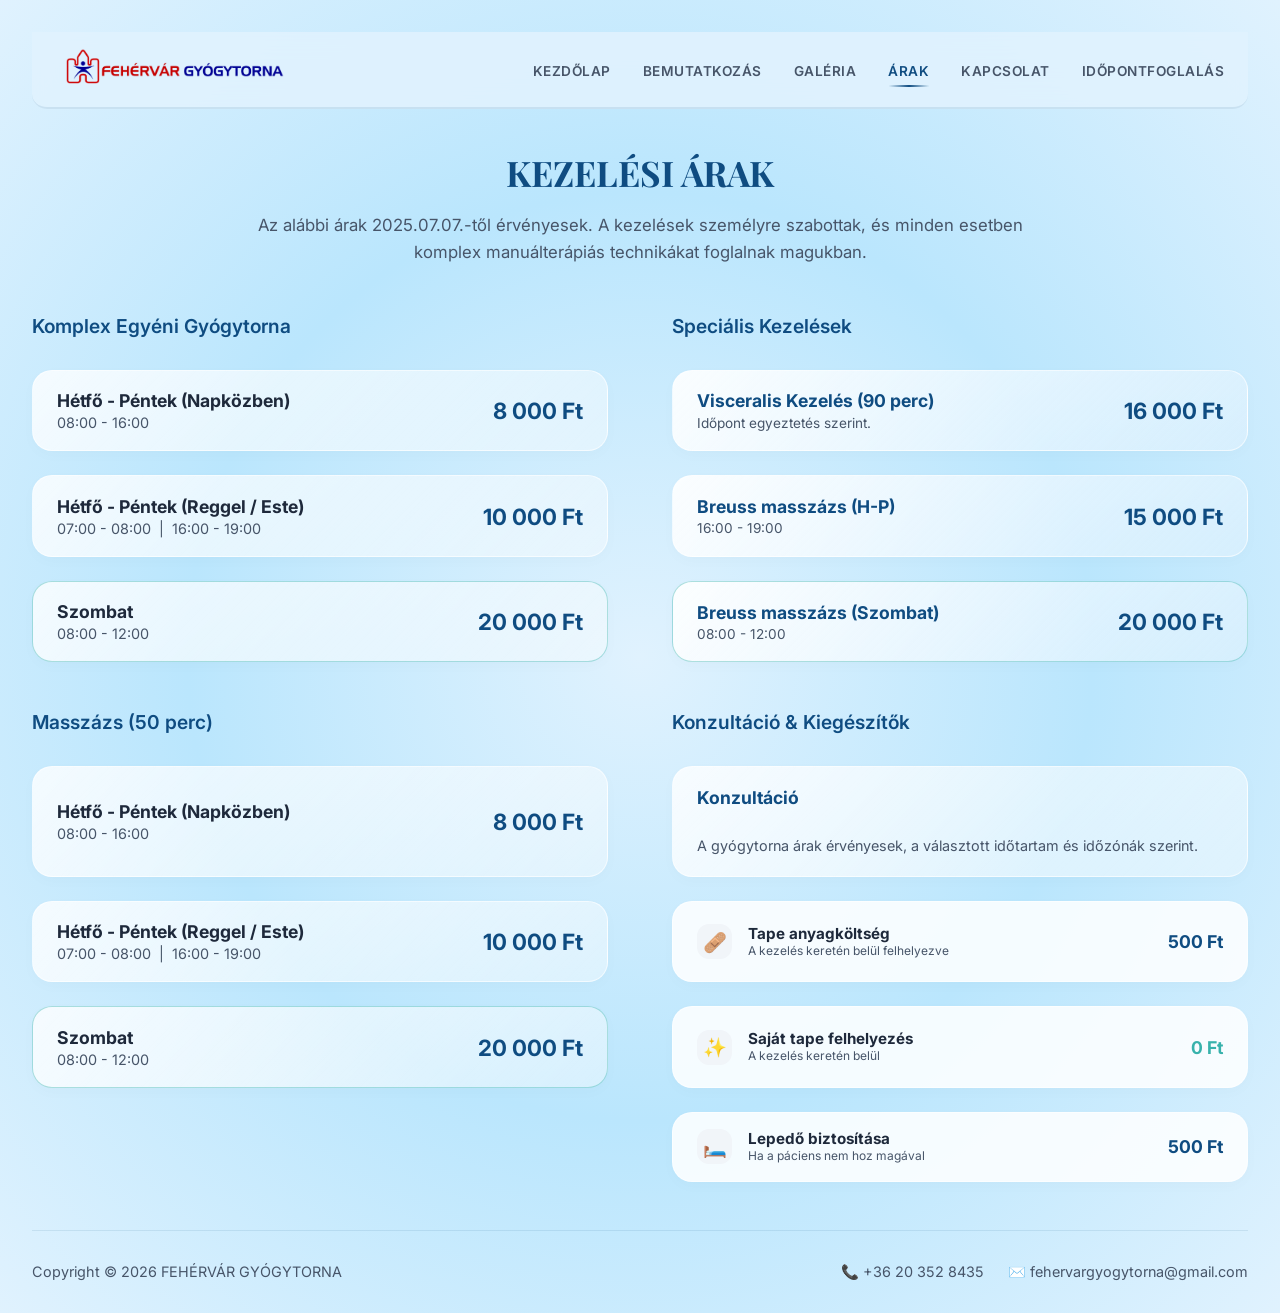
==== arak.html @ 413eb086 "Initial commit" ====
<!DOCTYPE html>
<html lang="hu">

<head>
    <meta charset="UTF-8">
    <meta name="viewport" content="width=device-width, initial-scale=1.0">
    <title>Árak - Fehérvár Gyógytorna</title>
    <link rel="stylesheet" href="style.css">
    <link rel="preconnect" href="https://fonts.googleapis.com">
    <link rel="preconnect" href="https://fonts.gstatic.com" crossorigin>
    <link rel="shortcut icon" href="favicon.png" type="image/x-icon">
    <link
        href="https://fonts.googleapis.com/css2?family=Inter:wght@300;400;500;600&family=Playfair+Display:wght@600;700&display=swap"
        rel="stylesheet">
</head>

<body>
    <div class="glass-container">
        <header>
            <div class="logo">
                <a href="index.html"><img style="width: 50%; height: auto;" src="./logo.png"
                        alt="FEHÉRVÁR GYÓGYTORNA"></a>

            </div>
            <input type="checkbox" id="menu-toggle" class="menu-toggle">
            <label for="menu-toggle" class="hamburger">
                <span></span>
                <span></span>
                <span></span>
            </label>
            <nav>
                <ul>
                    <li><a href="index.html">KEZDŐLAP</a></li>
                    <li><a href="bemutatkozas.html">BEMUTATKOZÁS</a></li>
                    <li><a href="kepek.html">GALÉRIA</a></li>
                    <li><a href="arak.html" class="active">ÁRAK</a></li>
                    <li><a href="elerhetoseg.html">KAPCSOLAT</a></li>
                    <li><a href="idopontfoglalas.html">IDŐPONTFOGLALÁS</a></li>
                </ul>
            </nav>
        </header>

        <main>
            <div class="title-section">
                <h2 class="main-title">KEZELÉSI ÁRAK</h2>
                <p class="intro-text">Az alábbi árak 2025.07.07.-től érvényesek. A kezelések személyre szabottak, és
                    minden esetben komplex manuálterápiás technikákat foglalnak magukban.</p>
            </div>

            <div style="display: grid; grid-template-columns: 1fr 1fr; gap: 1.5rem 4rem; align-items: stretch;"
                class="pricing-grid-responsive">

                <div style="align-self: end;">
                    <h3 class="section-subtitle" style="margin-bottom: 0.5rem;">Komplex Egyéni Gyógytorna</h3>
                </div>
                <div style="align-self: end;">
                    <h3 class="section-subtitle" style="margin-bottom: 0.5rem;">Speciális Kezelések</h3>
                </div>

                <div class="glass-panel" style="justify-content: space-between; padding: 1.2rem 1.5rem; height: 100%;">
                    <div>
                        <h4 style="font-size: 1.1rem; color: var(--text-dark); margin-bottom: 0.2rem;">Hétfő - Péntek
                            (Napközben)</h4>
                        <p style="color: var(--text-muted); font-size: 0.9rem;">08:00 - 16:00</p>
                    </div>
                    <div style="font-size: 1.4rem; font-weight: 700; color: var(--primary-blue);">8 000 Ft</div>
                </div>

                <div class="glass-panel"
                    style="justify-content: space-between; background: linear-gradient(135deg, rgba(255,255,255,0.9) 0%, rgba(224, 242, 254, 0.6) 100%); padding: 1.2rem 1.5rem; height: 100%;">
                    <div style="flex: 1;">
                        <h4 style="font-size: 1.1rem; color: var(--primary-blue); margin-bottom: 0.2rem;">Visceralis
                            Kezelés (90 perc)</h4>
                        <p style="color: var(--text-muted); font-size: 0.85rem;">Időpont egyeztetés szerint.</p>
                    </div>
                    <div style="font-size: 1.4rem; font-weight: 700; color: var(--primary-blue);">16 000 Ft</div>
                </div>

                <div class="glass-panel" style="justify-content: space-between; padding: 1.2rem 1.5rem; height: 100%;">
                    <div>
                        <h4 style="font-size: 1.1rem; color: var(--text-dark); margin-bottom: 0.2rem;">Hétfő - Péntek
                            (Reggel / Este)</h4>
                        <p style="color: var(--text-muted); font-size: 0.9rem;">07:00 - 08:00 &nbsp;|&nbsp; 16:00 -
                            19:00</p>
                    </div>
                    <div style="font-size: 1.4rem; font-weight: 700; color: var(--primary-blue);">10 000 Ft</div>
                </div>

                <div class="glass-panel"
                    style="justify-content: space-between; background: linear-gradient(135deg, rgba(255,255,255,0.9) 0%, rgba(224, 242, 254, 0.6) 100%); padding: 1.2rem 1.5rem; height: 100%;">
                    <div style="flex: 1;">
                        <h4 style="font-size: 1.1rem; color: var(--primary-blue); margin-bottom: 0.2rem;">Breuss
                            masszázs (H-P)</h4>
                        <p style="color: var(--text-muted); font-size: 0.85rem;">16:00 - 19:00</p>
                    </div>
                    <div style="font-size: 1.4rem; font-weight: 700; color: var(--primary-blue);">15 000 Ft</div>
                </div>

                <div class="glass-panel"
                    style="justify-content: space-between; padding: 1.2rem 1.5rem; border-color: rgba(56, 178, 172, 0.4); height: 100%;">
                    <div>
                        <h4 style="font-size: 1.1rem; color: var(--text-dark); margin-bottom: 0.2rem;">Szombat</h4>
                        <p style="color: var(--text-muted); font-size: 0.9rem;">08:00 - 12:00</p>
                    </div>
                    <div style="font-size: 1.4rem; font-weight: 700; color: var(--primary-blue);">20 000 Ft</div>
                </div>

                <div class="glass-panel"
                    style="justify-content: space-between; background: linear-gradient(135deg, rgba(255,255,255,0.9) 0%, rgba(224, 242, 254, 0.6) 100%); padding: 1.2rem 1.5rem; border-color: rgba(56, 178, 172, 0.4); height: 100%;">
                    <div style="flex: 1;">
                        <h4 style="font-size: 1.1rem; color: var(--primary-blue); margin-bottom: 0.2rem;">Breuss
                            masszázs (Szombat)</h4>
                        <p style="color: var(--text-muted); font-size: 0.85rem;">08:00 - 12:00</p>
                    </div>
                    <div style="font-size: 1.4rem; font-weight: 700; color: var(--primary-blue);">20 000 Ft</div>
                </div>

                <div style="align-self: end; margin-top: 1.5rem;">
                    <h3 class="section-subtitle" style="margin-bottom: 0.5rem;">Masszázs (50 perc)</h3>
                </div>
                <div style="align-self: end; margin-top: 1.5rem;">
                    <h3 class="section-subtitle" style="margin-bottom: 0.5rem;">Konzultáció & Kiegészítők</h3>
                </div>

                <div class="glass-panel" style="justify-content: space-between; padding: 1.2rem 1.5rem; height: 100%;">
                    <div>
                        <h4 style="font-size: 1.1rem; color: var(--text-dark); margin-bottom: 0.2rem;">Hétfő - Péntek
                            (Napközben)</h4>
                        <p style="color: var(--text-muted); font-size: 0.9rem;">08:00 - 16:00</p>
                    </div>
                    <div style="font-size: 1.4rem; font-weight: 700; color: var(--primary-blue);">8 000 Ft</div>
                </div>

                <div class="glass-panel"
                    style="padding: 1.2rem 1.5rem; height: 100%; align-items: flex-start; flex-direction: column; justify-content: center;">
                    <h4 style="font-size: 1.1rem; color: var(--primary-blue); margin-bottom: 0.3rem;">Konzultáció</h4>
                    <p style="color: var(--text-muted); font-size: 0.9rem; line-height: 1.4; margin: 0;">A gyógytorna
                        árak érvényesek, a választott időtartam és időzónák szerint.</p>
                </div>

                <div class="glass-panel" style="justify-content: space-between; padding: 1.2rem 1.5rem; height: 100%;">
                    <div>
                        <h4 style="font-size: 1.1rem; color: var(--text-dark); margin-bottom: 0.2rem;">Hétfő - Péntek
                            (Reggel / Este)</h4>
                        <p style="color: var(--text-muted); font-size: 0.9rem;">07:00 - 08:00 &nbsp;|&nbsp; 16:00 -
                            19:00</p>
                    </div>
                    <div style="font-size: 1.4rem; font-weight: 700; color: var(--primary-blue);">10 000 Ft</div>
                </div>

                <div class="card" style="padding: 1rem 1.5rem; align-items: center; height: 100%; margin: 0;">
                    <div class="card-icon" style="width: 35px; height: 35px; font-size: 1.2rem;">🩹</div>
                    <div class="card-content"
                        style="display: flex; justify-content: space-between; width: 100%; align-items: center;">
                        <div>
                            <h4 style="margin-bottom: 0;">Tape anyagköltség</h4>
                            <p style="font-size: 0.75rem;">A kezelés keretén belül felhelyezve</p>
                        </div>
                        <strong style="color: var(--primary-blue); font-size: 1.1rem;">500 Ft</strong>
                    </div>
                </div>

                <div class="glass-panel"
                    style="justify-content: space-between; padding: 1.2rem 1.5rem; border-color: rgba(56, 178, 172, 0.4); height: 100%;">
                    <div>
                        <h4 style="font-size: 1.1rem; color: var(--text-dark); margin-bottom: 0.2rem;">Szombat</h4>
                        <p style="color: var(--text-muted); font-size: 0.9rem;">08:00 - 12:00</p>
                    </div>
                    <div style="font-size: 1.4rem; font-weight: 700; color: var(--primary-blue);">20 000 Ft</div>
                </div>

                <div class="card" style="padding: 1rem 1.5rem; align-items: center; height: 100%; margin: 0;">
                    <div class="card-icon" style="width: 35px; height: 35px; font-size: 1.2rem;">✨</div>
                    <div class="card-content"
                        style="display: flex; justify-content: space-between; width: 100%; align-items: center;">
                        <div>
                            <h4 style="margin-bottom: 0;">Saját tape felhelyezés</h4>
                            <p style="font-size: 0.75rem;">A kezelés keretén belül</p>
                        </div>
                        <strong style="color: var(--accent-teal); font-size: 1.1rem;">0 Ft</strong>
                    </div>
                </div>

                <div></div>

                <div class="card" style="padding: 1rem 1.5rem; align-items: center; height: 100%; margin: 0;">
                    <div class="card-icon" style="width: 35px; height: 35px; font-size: 1.2rem;">🛏️</div>
                    <div class="card-content"
                        style="display: flex; justify-content: space-between; width: 100%; align-items: center;">
                        <div>
                            <h4 style="margin-bottom: 0;">Lepedő biztosítása</h4>
                            <p style="font-size: 0.75rem;">Ha a páciens nem hoz magával</p>
                        </div>
                        <strong style="color: var(--primary-blue); font-size: 1.1rem;">500 Ft</strong>
                    </div>
                </div>

            </div>
        </main>
        <footer>
            <div class="footer-content">
                <p>Copyright © 2026 FEHÉRVÁR GYÓGYTORNA</p>
                <div class="social-icons">
                    <span>📞 +36 20 352 8435</span>
                    <span>✉️ fehervargyogytorna@gmail.com</span>
                </div>
            </div>
        </footer>
    </div>
</body>

</html>
---- style.css ----
:root {
    --bg-color: #dbe9f6;
    --glass-bg: rgba(255, 255, 255, 0.7);
    --glass-border: rgba(255, 255, 255, 0.5);
    --text-dark: #1e293b;
    --text-muted: #475569;
    --primary-blue: #0f4c81;
    --accent-teal: #38b2ac;
    --card-bg: rgba(255, 255, 255, 0.85);
    --hover-shadow: 0 10px 25px rgba(15, 76, 129, 0.1);
}

* {
    margin: 0;
    padding: 0;
    box-sizing: border-box;
}

::-webkit-scrollbar {
    width: 14px;
}

::-webkit-scrollbar-track {
    background: #e0f2fe;
    border-left: 1px solid rgba(15, 76, 129, 0.1);
}

::-webkit-scrollbar-thumb {
    background: linear-gradient(180deg, var(--accent-teal), var(--primary-blue));
    border-radius: 10px;
    border: 3px solid #e0f2fe;
}

::-webkit-scrollbar-thumb:hover {
    background: linear-gradient(180deg, #2c7a7b, #0c3e6a);
}

body {
    font-family: 'Inter', sans-serif;
    background: radial-gradient(#e0f2fe, #bae6fd, #e0f2fe);
    min-height: 100vh;
    padding: 2rem;
    color: var(--text-dark);
    overflow-x: hidden;
}

body::before {
    content: '';
    position: absolute;
    width: 150vw;
    background-size: cover;
    z-index: -1;
    animation: wave 20s infinite linear;
}

@keyframes wave {
    0% {
        transform: translateX(0) translateY(10%);
    }

    50% {
        transform: translateX(-10%) translateY(5%);
    }

    100% {
        transform: translateX(0) translateY(10%);
    }
}

.glass-container {
    width: 100%;
    max-width: 1500px;
    margin: 0 auto;
    position: relative;
}

header {
    display: flex;
    justify-content: space-between;
    align-items: center;
    padding: 1rem 1.5rem;
    border-bottom: 2px solid rgba(15, 76, 129, 0.1);
    margin-bottom: 2.5rem;

    position: sticky;
    top: 0;
    z-index: 1000;
    background: rgba(224, 242, 254, 0.9);
    backdrop-filter: blur(15px);
    -webkit-backdrop-filter: blur(15px);
    border-radius: 0 0 15px 15px;
}

.logo {
    display: flex;
    align-items: center;
    gap: 1rem;
    color: var(--primary-blue);
    z-index: 100;
}

.logo img {
    width: 50%;
    height: auto;
}

.logo h1 {
    font-size: 1.6rem;
    font-weight: 700;
    letter-spacing: 1px;
}

nav ul {
    display: flex;
    gap: 2rem;
    list-style: none;
}

nav a {
    text-decoration: none;
    color: var(--text-muted);
    font-weight: 600;
    font-size: 0.85rem;
    letter-spacing: 0.5px;
    text-transform: uppercase;
    transition: all 0.3s ease;
    padding: 0.5rem 0;
    position: relative;
}

nav a::after {
    content: '';
    position: absolute;
    width: 0;
    height: 2px;
    bottom: 0;
    left: 50%;
    transform: translateX(-50%);
    background: linear-gradient(90deg, transparent, var(--primary-blue), transparent);
    transition: width 0.3s ease;
}

nav a:hover,
nav a.active {
    color: var(--primary-blue);
}

nav a:hover::after,
nav a.active::after {
    width: 100%;
}

.menu-toggle {
    display: none;
}

.hamburger {
    display: none;
    flex-direction: column;
    justify-content: space-between;
    width: 30px;
    height: 21px;
    cursor: pointer;
    z-index: 100;
}

.hamburger span {
    display: block;
    height: 3px;
    width: 100%;
    background-color: var(--primary-blue);
    border-radius: 3px;
    transition: all 0.3s ease;
}

.title-section {
    text-align: center;
    margin-bottom: 3rem;
}

.main-title {
    font-family: 'Playfair Display', serif;
    font-size: 2.2rem;
    color: var(--primary-blue);
    margin-bottom: 1rem;
    font-weight: 700;
}

.intro-text {
    max-width: 800px;
    margin: 0 auto;
    font-size: 1.05rem;
    line-height: 1.6;
    color: var(--text-muted);
}

.layout-grid {
    display: grid;
    grid-template-columns: 1fr 1fr;
    gap: 4rem;
}

.section-subtitle {
    font-size: 1.2rem;
    color: var(--primary-blue);
    margin-bottom: 1.5rem;
    font-weight: 600;
}

.problems-grid {
    display: grid;
    grid-template-columns: repeat(2, 1fr);
    gap: 1.2rem;
    margin-bottom: 2rem;
}

.card {
    background: var(--card-bg);
    border: 1px solid rgba(255, 255, 255, 0.6);
    padding: 1.2rem;
    border-radius: 20px;
    box-shadow: 0 4px 15px rgba(0, 0, 0, 0.02);
    display: flex;
    gap: 1rem;
    transition: all 0.4s cubic-bezier(0.175, 0.885, 0.32, 1.275);
    cursor: default;
    position: relative;
    overflow: hidden;
}

.card::before {
    content: '';
    position: absolute;
    top: 0;
    left: -100%;
    width: 50%;
    height: 100%;
    background: linear-gradient(90deg, transparent, rgba(255, 255, 255, 0.8), transparent);
    transform: skewX(-25deg);
    transition: 0.6s;
}

.card:hover::before {
    left: 150%;
}

.card:hover {
    transform: translateY(-5px) scale(1.02);
    box-shadow: var(--hover-shadow);
    border-color: rgba(15, 76, 129, 0.2);
}

.card-icon {
    font-size: 1.5rem;
    background: #f1f5f9;
    width: 40px;
    height: 40px;
    display: flex;
    justify-content: center;
    align-items: center;
    border-radius: 12px;
    flex-shrink: 0;
}

.card-content h4 {
    font-size: 0.95rem;
    color: var(--text-dark);
    margin-bottom: 0.4rem;
}

.card-content p {
    font-size: 0.8rem;
    color: var(--text-muted);
    line-height: 1.4;
}

.info-panels {
    display: flex;
    flex-direction: column;
    gap: 1rem;
}

.glass-panel {
    background: linear-gradient(135deg, rgba(255, 255, 255, 0.8) 0%, rgba(255, 255, 255, 0.4) 100%);
    border: 1px solid rgba(255, 255, 255, 0.6);
    padding: 1.5rem;
    border-radius: 20px;
    display: flex;
    align-items: center;
    gap: 1.5rem;
    box-shadow: 0 4px 15px rgba(0, 0, 0, 0.02);
}

.t-avatar {
    width: 70px;
    height: 70px;
    border-radius: 50%;
    object-fit: cover;
    border: 3px solid white;
    box-shadow: 0 4px 10px rgba(0, 0, 0, 0.1);
}

.glass-panel h4 {
    color: var(--primary-blue);
    margin-bottom: 0.3rem;
}

.glass-panel p {
    font-size: 0.9rem;
    color: var(--text-muted);
}

.preparation-info {
    flex-direction: column;
    align-items: flex-start;
    gap: 0.5rem;
}

.image-gallery {
    display: grid;
    grid-template-columns: 1fr 1fr;
    grid-template-rows: repeat(2, 220px);
    gap: 1.5rem;
}

.img-wrapper {
    position: relative;
    border-radius: 24px;
    overflow: hidden;
    box-shadow: 0 10px 30px rgba(0, 0, 0, 0.08);
    border: 2px solid white;
}

.img-wrapper img {
    width: 100%;
    height: 100%;
    object-fit: cover;
    transition: transform 0.6s ease;
}

.img-wrapper:hover img {
    transform: scale(1.1);
}

.hologram-overlay {
    position: absolute;
    inset: 0;
    background: linear-gradient(180deg, rgba(56, 178, 172, 0.1) 0%, rgba(15, 76, 129, 0.4) 100%);
    opacity: 0;
    transition: opacity 0.4s ease;
    pointer-events: none;
    display: flex;
    justify-content: center;
    align-items: center;
}

.img-wrapper:hover .hologram-overlay {
    opacity: 1;
}

.hologram-overlay::after {
    color: rgba(255, 255, 255, 0.8);
    font-size: 3rem;
    font-weight: 100;
}

footer {
    margin-top: 3rem;
    padding-top: 2rem;
    border-top: 1px solid rgba(15, 76, 129, 0.1);
}

.footer-content {
    display: flex;
    justify-content: space-between;
    align-items: center;
    color: var(--text-muted);
    font-size: 0.9rem;
}

.social-icons {
    display: flex;
    gap: 1.5rem;
}

@media (max-width: 1200px) {
    .layout-grid {
        grid-template-columns: 1fr;
        gap: 3rem;
    }

    .image-gallery {
        grid-template-rows: repeat(2, 300px);
    }
}

@media (max-width: 900px) {
    .hamburger {
        display: flex;
    }

    nav {
        position: absolute;
        top: 100%;
        left: 0;
        right: 0;
        background: rgba(255, 255, 255, 0.9);
        backdrop-filter: blur(20px);
        -webkit-backdrop-filter: blur(20px);
        border-radius: 20px;
        box-shadow: 0 15px 35px rgba(0, 0, 0, 0.1);
        padding: 0;
        max-height: 0;
        overflow: hidden;
        transition: max-height 0.4s ease-out, padding 0.4s ease-out;
        z-index: 99;
    }

    nav ul {
        flex-direction: column;
        align-items: center;
        gap: 1.5rem;
        padding: 2rem 0;
    }

    .menu-toggle:checked~nav {
        max-height: 500px;
        border: 1px solid var(--glass-border);
    }

    .menu-toggle:checked~.hamburger span:nth-child(1) {
        transform: translateY(9px) rotate(45deg);
    }

    .menu-toggle:checked~.hamburger span:nth-child(2) {
        opacity: 0;
    }

    .menu-toggle:checked~.hamburger span:nth-child(3) {
        transform: translateY(-9px) rotate(-45deg);
    }

    .logo img {
        width: 80%;
    }
}

@media (max-width: 768px) {
    body {
        padding: 1.5rem 1rem;
    }

    .glass-container {
        padding: 0;
    }

    .problems-grid {
        grid-template-columns: 1fr;
    }

    .pricing-grid-responsive {
        grid-template-columns: 1fr !important;
        gap: 1.5rem !important;
    }

    .image-gallery {
        grid-template-columns: 1fr;
        grid-template-rows: auto;
    }

    .img-wrapper {
        height: 250px;
    }

    .main-title {
        font-size: 1.8rem;
    }

    .glass-panel {
        flex-direction: column !important;
        align-items: flex-start !important;
        text-align: left;
    }

    .glass-panel>div:last-child {
        margin-top: 0.5rem;
    }

    .footer-content {
        flex-direction: column;
        gap: 1rem;
        text-align: center;
    }
}
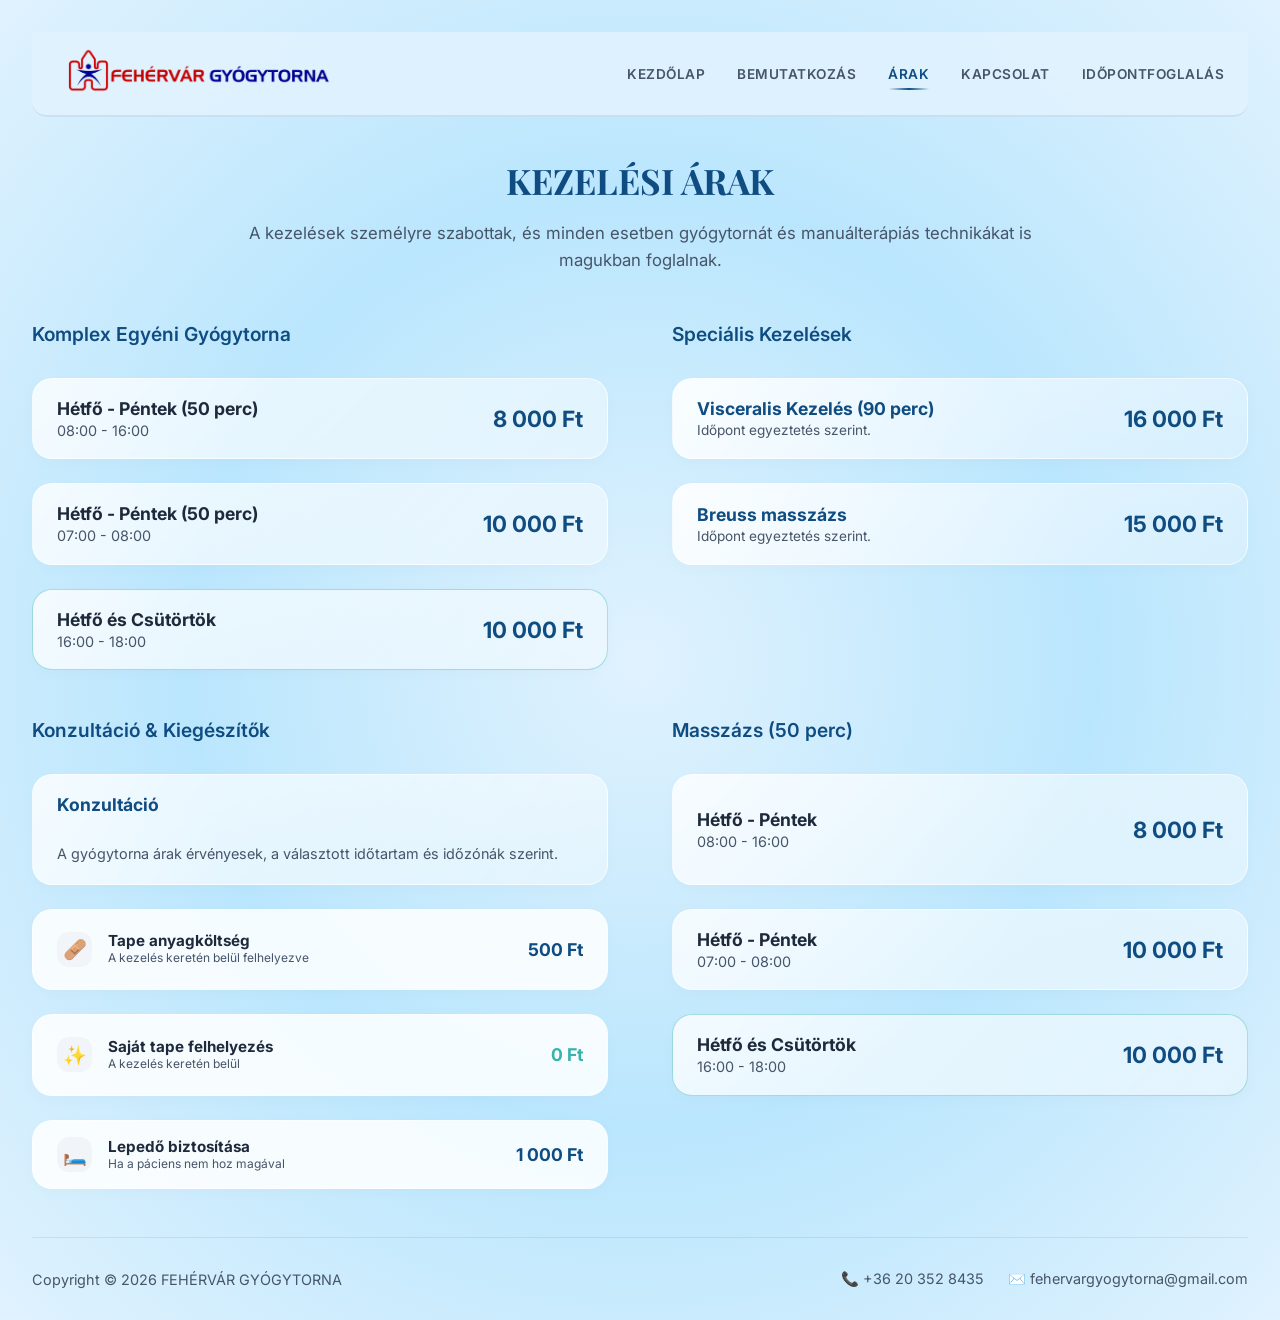
==== commit 59c79e9b: "VER_2" ====
--- a/arak.html
+++ b/arak.html
@@ -32,7 +32,6 @@
                 <ul>
                     <li><a href="index.html">KEZDŐLAP</a></li>
                     <li><a href="bemutatkozas.html">BEMUTATKOZÁS</a></li>
-                    <li><a href="kepek.html">GALÉRIA</a></li>
                     <li><a href="arak.html" class="active">ÁRAK</a></li>
                     <li><a href="elerhetoseg.html">KAPCSOLAT</a></li>
                     <li><a href="idopontfoglalas.html">IDŐPONTFOGLALÁS</a></li>
@@ -43,8 +42,8 @@
         <main>
             <div class="title-section">
                 <h2 class="main-title">KEZELÉSI ÁRAK</h2>
-                <p class="intro-text">Az alábbi árak 2025.07.07.-től érvényesek. A kezelések személyre szabottak, és
-                    minden esetben komplex manuálterápiás technikákat foglalnak magukban.</p>
+                <p class="intro-text">A kezelések személyre szabottak, és
+                    minden esetben gyógytornát és manuálterápiás technikákat is magukban foglalnak.</p>
             </div>
 
             <div style="display: grid; grid-template-columns: 1fr 1fr; gap: 1.5rem 4rem; align-items: stretch;"
@@ -60,7 +59,7 @@
                 <div class="glass-panel" style="justify-content: space-between; padding: 1.2rem 1.5rem; height: 100%;">
                     <div>
                         <h4 style="font-size: 1.1rem; color: var(--text-dark); margin-bottom: 0.2rem;">Hétfő - Péntek
-                            (Napközben)</h4>
+                            (50 perc)</h4>
                         <p style="color: var(--text-muted); font-size: 0.9rem;">08:00 - 16:00</p>
                     </div>
                     <div style="font-size: 1.4rem; font-weight: 700; color: var(--primary-blue);">8 000 Ft</div>
@@ -79,9 +78,8 @@
                 <div class="glass-panel" style="justify-content: space-between; padding: 1.2rem 1.5rem; height: 100%;">
                     <div>
                         <h4 style="font-size: 1.1rem; color: var(--text-dark); margin-bottom: 0.2rem;">Hétfő - Péntek
-                            (Reggel / Este)</h4>
-                        <p style="color: var(--text-muted); font-size: 0.9rem;">07:00 - 08:00 &nbsp;|&nbsp; 16:00 -
-                            19:00</p>
+                            (50 perc)</h4>
+                        <p style="color: var(--text-muted); font-size: 0.9rem;">07:00 - 08:00</p>
                     </div>
                     <div style="font-size: 1.4rem; font-weight: 700; color: var(--primary-blue);">10 000 Ft</div>
                 </div>
@@ -90,8 +88,8 @@
                     style="justify-content: space-between; background: linear-gradient(135deg, rgba(255,255,255,0.9) 0%, rgba(224, 242, 254, 0.6) 100%); padding: 1.2rem 1.5rem; height: 100%;">
                     <div style="flex: 1;">
                         <h4 style="font-size: 1.1rem; color: var(--primary-blue); margin-bottom: 0.2rem;">Breuss
-                            masszázs (H-P)</h4>
-                        <p style="color: var(--text-muted); font-size: 0.85rem;">16:00 - 19:00</p>
+                            masszázs</h4>
+                        <p style="color: var(--text-muted); font-size: 0.85rem;">Időpont egyeztetés szerint.</p>
                     </div>
                     <div style="font-size: 1.4rem; font-weight: 700; color: var(--primary-blue);">15 000 Ft</div>
                 </div>
@@ -99,36 +97,21 @@
                 <div class="glass-panel"
                     style="justify-content: space-between; padding: 1.2rem 1.5rem; border-color: rgba(56, 178, 172, 0.4); height: 100%;">
                     <div>
-                        <h4 style="font-size: 1.1rem; color: var(--text-dark); margin-bottom: 0.2rem;">Szombat</h4>
-                        <p style="color: var(--text-muted); font-size: 0.9rem;">08:00 - 12:00</p>
-                    </div>
-                    <div style="font-size: 1.4rem; font-weight: 700; color: var(--primary-blue);">20 000 Ft</div>
-                </div>
-
-                <div class="glass-panel"
-                    style="justify-content: space-between; background: linear-gradient(135deg, rgba(255,255,255,0.9) 0%, rgba(224, 242, 254, 0.6) 100%); padding: 1.2rem 1.5rem; border-color: rgba(56, 178, 172, 0.4); height: 100%;">
-                    <div style="flex: 1;">
-                        <h4 style="font-size: 1.1rem; color: var(--primary-blue); margin-bottom: 0.2rem;">Breuss
-                            masszázs (Szombat)</h4>
-                        <p style="color: var(--text-muted); font-size: 0.85rem;">08:00 - 12:00</p>
-                    </div>
-                    <div style="font-size: 1.4rem; font-weight: 700; color: var(--primary-blue);">20 000 Ft</div>
+                        <h4 style="font-size: 1.1rem; color: var(--text-dark); margin-bottom: 0.2rem;">Hétfő és Csütörtök</h4>
+                        <p style="color: var(--text-muted); font-size: 0.9rem;">16:00 - 18:00</p>
+                    </div>
+                    <div style="font-size: 1.4rem; font-weight: 700; color: var(--primary-blue);">10 000 Ft</div>
+                </div>
+
+                <!-- Üres div, hogy az alsó sorok tökéletesen a helyükre csússzanak -->
+                <div></div>
+
+                <div style="align-self: end; margin-top: 1.5rem;">
+                    <h3 class="section-subtitle" style="margin-bottom: 0.5rem;">Konzultáció & Kiegészítők</h3>
                 </div>
 
                 <div style="align-self: end; margin-top: 1.5rem;">
                     <h3 class="section-subtitle" style="margin-bottom: 0.5rem;">Masszázs (50 perc)</h3>
-                </div>
-                <div style="align-self: end; margin-top: 1.5rem;">
-                    <h3 class="section-subtitle" style="margin-bottom: 0.5rem;">Konzultáció & Kiegészítők</h3>
-                </div>
-
-                <div class="glass-panel" style="justify-content: space-between; padding: 1.2rem 1.5rem; height: 100%;">
-                    <div>
-                        <h4 style="font-size: 1.1rem; color: var(--text-dark); margin-bottom: 0.2rem;">Hétfő - Péntek
-                            (Napközben)</h4>
-                        <p style="color: var(--text-muted); font-size: 0.9rem;">08:00 - 16:00</p>
-                    </div>
-                    <div style="font-size: 1.4rem; font-weight: 700; color: var(--primary-blue);">8 000 Ft</div>
                 </div>
 
                 <div class="glass-panel"
@@ -141,11 +124,10 @@
                 <div class="glass-panel" style="justify-content: space-between; padding: 1.2rem 1.5rem; height: 100%;">
                     <div>
                         <h4 style="font-size: 1.1rem; color: var(--text-dark); margin-bottom: 0.2rem;">Hétfő - Péntek
-                            (Reggel / Este)</h4>
-                        <p style="color: var(--text-muted); font-size: 0.9rem;">07:00 - 08:00 &nbsp;|&nbsp; 16:00 -
-                            19:00</p>
-                    </div>
-                    <div style="font-size: 1.4rem; font-weight: 700; color: var(--primary-blue);">10 000 Ft</div>
+                            </h4>
+                        <p style="color: var(--text-muted); font-size: 0.9rem;">08:00 - 16:00</p>
+                    </div>
+                    <div style="font-size: 1.4rem; font-weight: 700; color: var(--primary-blue);">8 000 Ft</div>
                 </div>
 
                 <div class="card" style="padding: 1rem 1.5rem; align-items: center; height: 100%; margin: 0;">
@@ -160,13 +142,13 @@
                     </div>
                 </div>
 
-                <div class="glass-panel"
-                    style="justify-content: space-between; padding: 1.2rem 1.5rem; border-color: rgba(56, 178, 172, 0.4); height: 100%;">
-                    <div>
-                        <h4 style="font-size: 1.1rem; color: var(--text-dark); margin-bottom: 0.2rem;">Szombat</h4>
-                        <p style="color: var(--text-muted); font-size: 0.9rem;">08:00 - 12:00</p>
-                    </div>
-                    <div style="font-size: 1.4rem; font-weight: 700; color: var(--primary-blue);">20 000 Ft</div>
+                <div class="glass-panel" style="justify-content: space-between; padding: 1.2rem 1.5rem; height: 100%;">
+                    <div>
+                        <h4 style="font-size: 1.1rem; color: var(--text-dark); margin-bottom: 0.2rem;">Hétfő - Péntek
+                            </h4>
+                        <p style="color: var(--text-muted); font-size: 0.9rem;">07:00 - 08:00</p>
+                    </div>
+                    <div style="font-size: 1.4rem; font-weight: 700; color: var(--primary-blue);">10 000 Ft</div>
                 </div>
 
                 <div class="card" style="padding: 1rem 1.5rem; align-items: center; height: 100%; margin: 0;">
@@ -181,7 +163,14 @@
                     </div>
                 </div>
 
-                <div></div>
+                <div class="glass-panel"
+                    style="justify-content: space-between; padding: 1.2rem 1.5rem; border-color: rgba(56, 178, 172, 0.4); height: 100%;">
+                    <div>
+                        <h4 style="font-size: 1.1rem; color: var(--text-dark); margin-bottom: 0.2rem;">Hétfő és Csütörtök</h4>
+                        <p style="color: var(--text-muted); font-size: 0.9rem;">16:00 - 18:00</p>
+                    </div>
+                    <div style="font-size: 1.4rem; font-weight: 700; color: var(--primary-blue);">10 000 Ft</div>
+                </div>
 
                 <div class="card" style="padding: 1rem 1.5rem; align-items: center; height: 100%; margin: 0;">
                     <div class="card-icon" style="width: 35px; height: 35px; font-size: 1.2rem;">🛏️</div>
@@ -191,7 +180,7 @@
                             <h4 style="margin-bottom: 0;">Lepedő biztosítása</h4>
                             <p style="font-size: 0.75rem;">Ha a páciens nem hoz magával</p>
                         </div>
-                        <strong style="color: var(--primary-blue); font-size: 1.1rem;">500 Ft</strong>
+                        <strong style="color: var(--primary-blue); font-size: 1.1rem;">1 000 Ft</strong>
                     </div>
                 </div>
 
--- a/style.css
+++ b/style.css
@@ -148,6 +148,10 @@
 nav a:hover::after,
 nav a.active::after {
     width: 100%;
+}
+
+#le {
+    margin-top: 150px;
 }
 
 .menu-toggle {
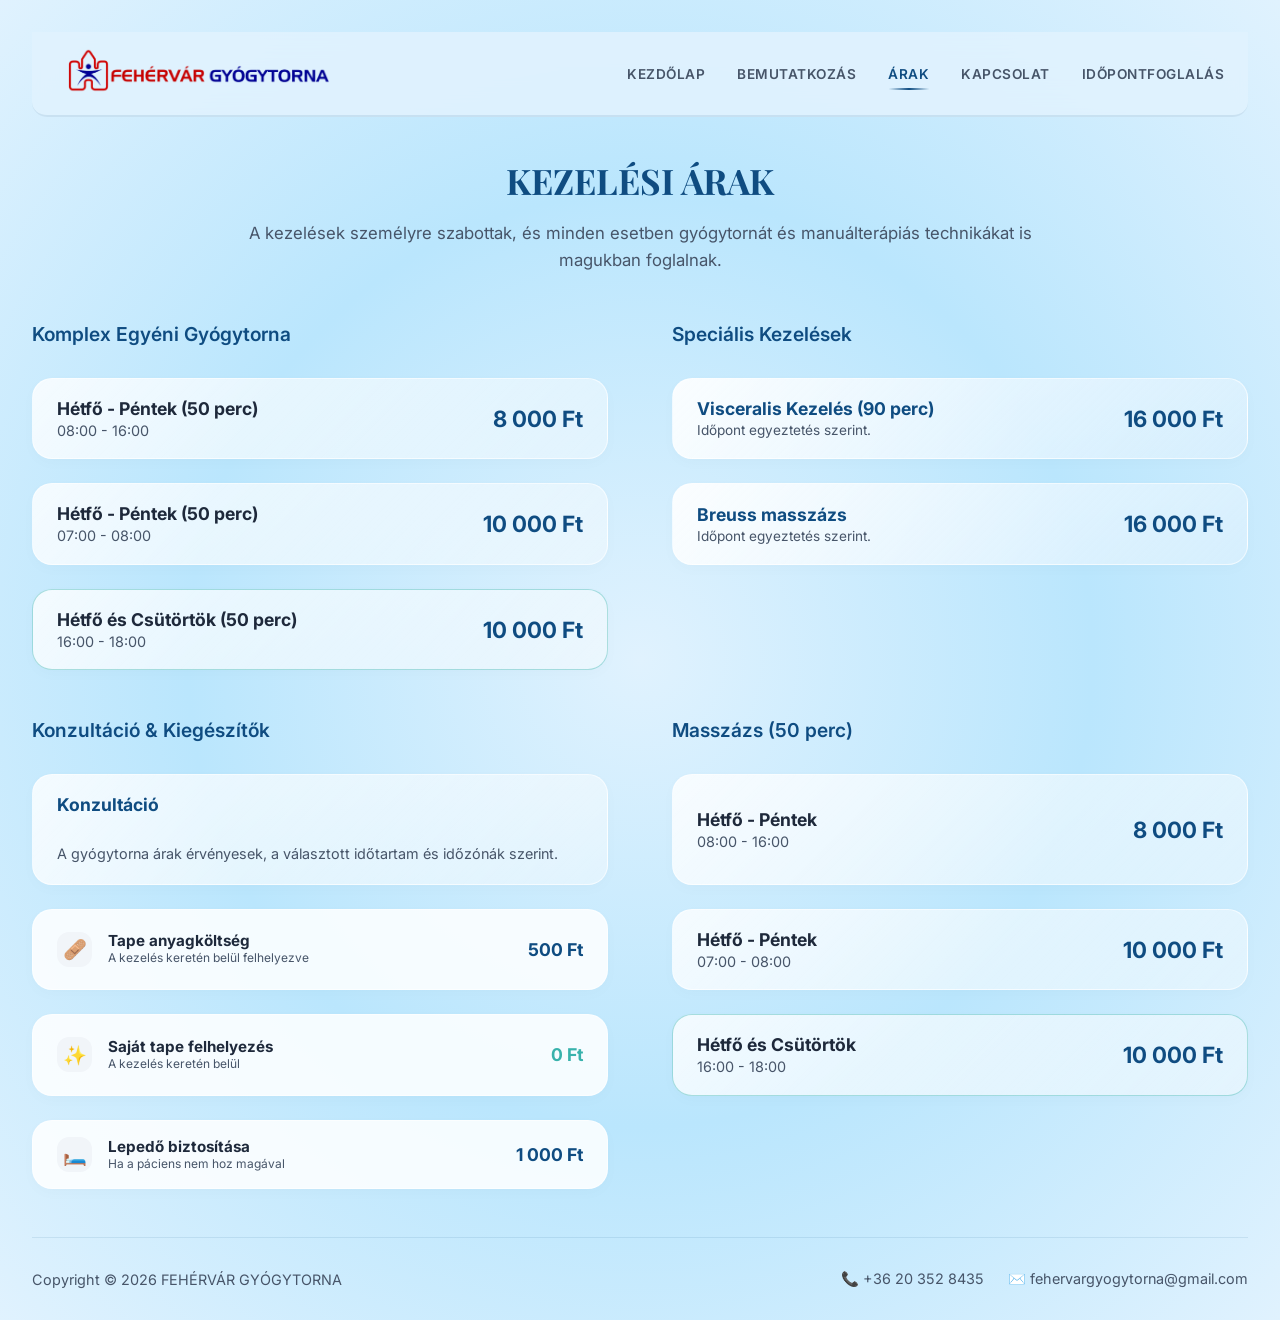
==== commit 96de093e: "ver3" ====
--- a/arak.html
+++ b/arak.html
@@ -91,13 +91,13 @@
                             masszázs</h4>
                         <p style="color: var(--text-muted); font-size: 0.85rem;">Időpont egyeztetés szerint.</p>
                     </div>
-                    <div style="font-size: 1.4rem; font-weight: 700; color: var(--primary-blue);">15 000 Ft</div>
+                    <div style="font-size: 1.4rem; font-weight: 700; color: var(--primary-blue);">16 000 Ft</div>
                 </div>
 
                 <div class="glass-panel"
                     style="justify-content: space-between; padding: 1.2rem 1.5rem; border-color: rgba(56, 178, 172, 0.4); height: 100%;">
                     <div>
-                        <h4 style="font-size: 1.1rem; color: var(--text-dark); margin-bottom: 0.2rem;">Hétfő és Csütörtök</h4>
+                        <h4 style="font-size: 1.1rem; color: var(--text-dark); margin-bottom: 0.2rem;">Hétfő és Csütörtök (50 perc)</h4>
                         <p style="color: var(--text-muted); font-size: 0.9rem;">16:00 - 18:00</p>
                     </div>
                     <div style="font-size: 1.4rem; font-weight: 700; color: var(--primary-blue);">10 000 Ft</div>
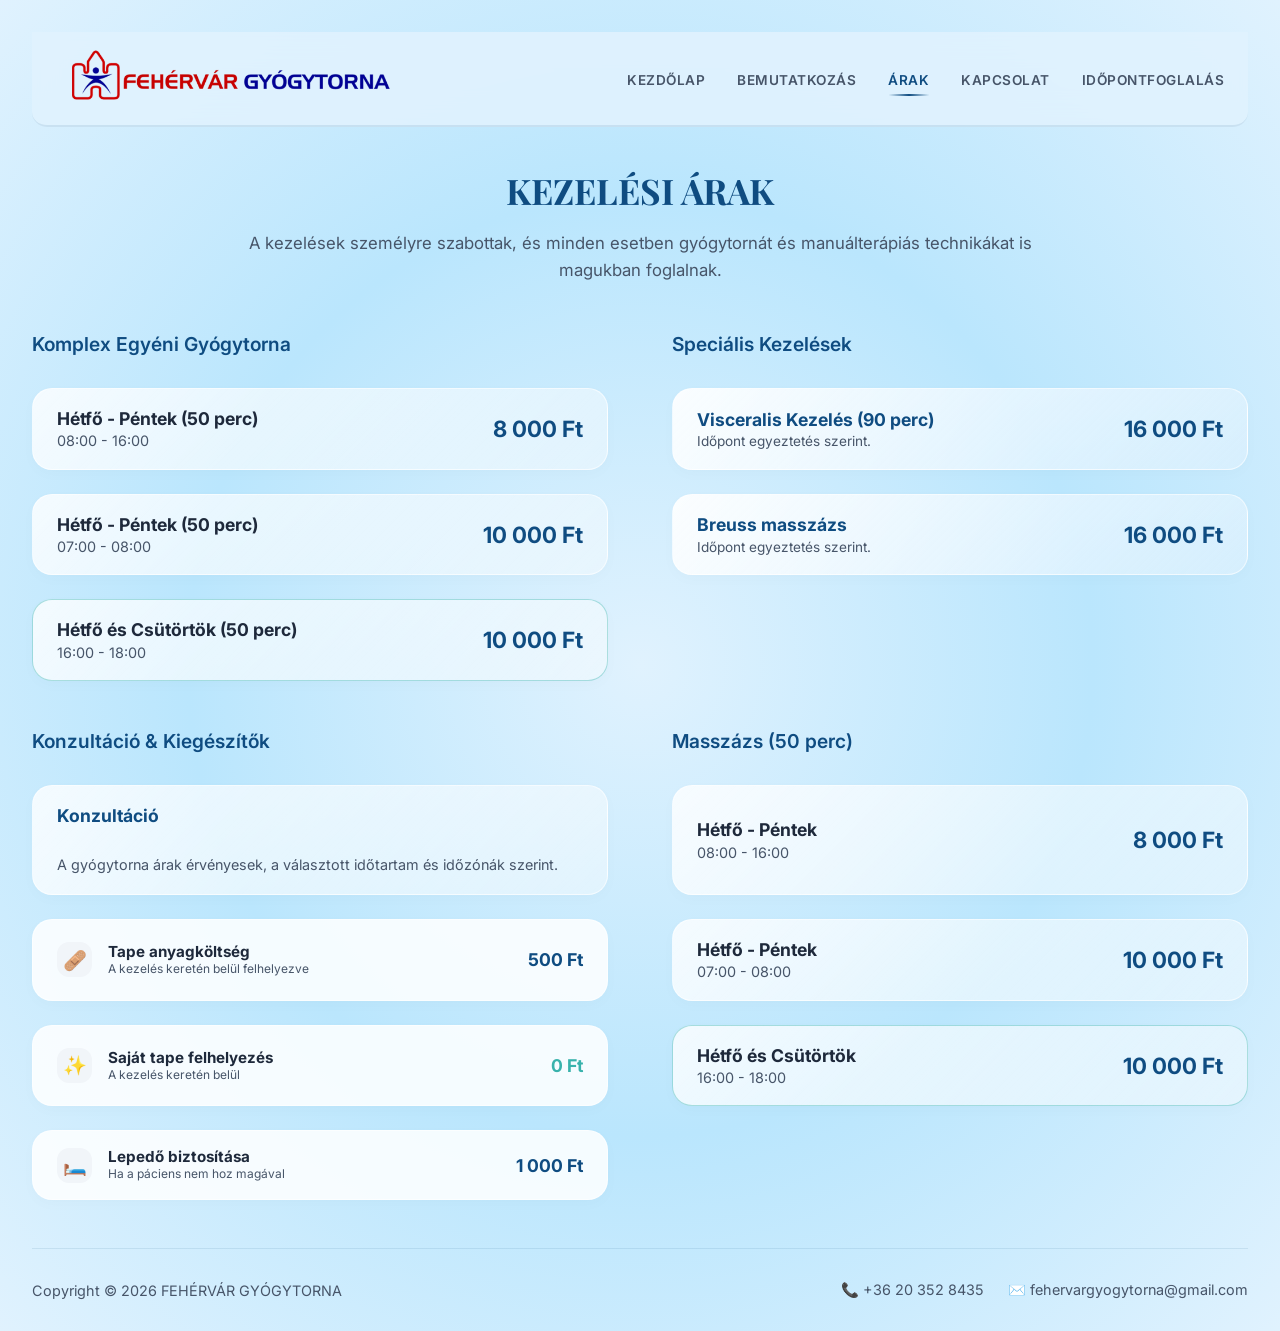
==== commit ebf4f954: "meret" ====
--- a/arak.html
+++ b/arak.html
@@ -18,8 +18,9 @@
     <div class="glass-container">
         <header>
             <div class="logo">
-                <a href="index.html"><img style="width: 50%; height: auto;" src="./logo.png"
+                  <a href="index.html"><img style="width: 350px; max-width: 100%; height: auto;" src="./logo.png"
                         alt="FEHÉRVÁR GYÓGYTORNA"></a>
+
 
             </div>
             <input type="checkbox" id="menu-toggle" class="menu-toggle">
--- a/style.css
+++ b/style.css
@@ -100,7 +100,7 @@
 }
 
 .logo img {
-    width: 50%;
+    width: 85%;
     height: auto;
 }
 
@@ -445,7 +445,7 @@
     }
 
     .logo img {
-        width: 80%;
+        width: 100%;
     }
 }
 
